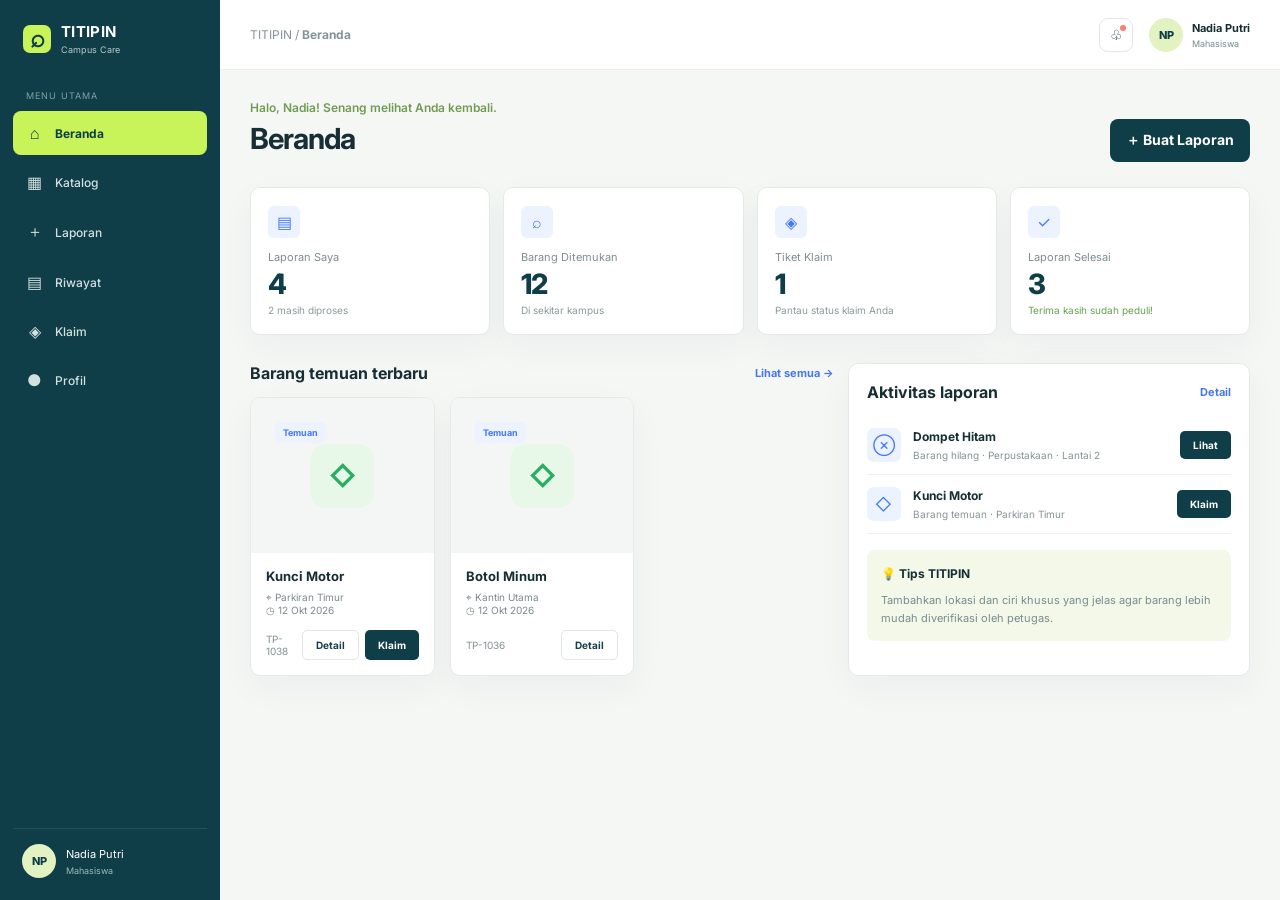
==== index.html @ 2d285010 "Merge branch 'main' of https://github.com/firlandofarel27-sudo/Project-Base-Learning" ====
<!DOCTYPE html>
<html lang="id">
<head>
    <meta charset="UTF-8">
    <meta name="viewport" content="width=device-width, initial-scale=1.0">
    <title>TITIPIN — User</title>
    <link rel="stylesheet" href="assets/css/style.css">
</head>

<body data-role="user">

    <!-- Tempat JavaScript menampilkan halaman -->
    <div id="app"></div>

    <!-- File JavaScript harus dimuat sesuai urutan -->
    <script src="assets/js/shared/core.js"></script>
    <script src="assets/js/user/dashboard.js"></script>
    <script src="assets/js/admin/dashboard.js"></script>
    <script src="assets/js/shared/reportpages.js"></script>
    <script src="assets/js/shared/analyticsprofileadmin.js"></script>
    <script src="assets/js/shared/router.js"></script>
    <script src="assets/js/shared/interactions.js"></script>

</body>
</html>
---- assets/css/style.css ----
@import url('https://fonts.googleapis.com/css2?family=Inter:wght@400;500;600;700;800&display=swap');

:root {
  --navy: #103e48;
  --navy2: #0b333d;
  --lime: #c8f45a;
  --bg: #f5f7f5;
  --ink: #183f49;
  --muted: #7a8b8e;
  --line: #e1e7e5;
  --blue: #4278ff;
  --white: #fff;
  --shadow: 0 12px 36px #0c39400b;
}

* { box-sizing: border-box; }

body {
  margin: 0;
  font-family: Inter, Arial, sans-serif;
  background: var(--bg);
  color: #172f34;
  font-size: 14px;
}

a { color: inherit; text-decoration: none; }
button, input, select, textarea { font: inherit; }
button { cursor: pointer; }

/* LOGIN */

.login-page {
  min-height: 100vh;
  background: #f6f8f6;
  display: grid;
  place-items: center;
  padding: 28px;
}

.login-wrap {
  width: min(100%, 1060px);
  min-height: 650px;
  display: grid;
  grid-template-columns: 1fr 1fr;
  background: white;
  border-radius: 18px;
  overflow: hidden;
  box-shadow: 0 24px 70px #103e4812;
}

.brand-panel {
  background: var(--navy);
  color: white;
  padding: 34px 40px;
  display: flex;
  flex-direction: column;
  position: relative;
  overflow: hidden;
}

.brand {
  display: flex;
  align-items: center;
  gap: 10px;
}

.brand-mark {
  width: 28px;
  height: 28px;
  border-radius: 7px;
  background: var(--lime);
  color: var(--navy);
  display: grid;
  place-items: center;
  font-size: 25px;
  font-weight: 800;
  line-height: 1;
}

.brand b {
  display: block;
  letter-spacing: .3px;
  font-size: 15px;
}

.brand small {
  display: block;
  color: #b8c9c9;
  font-size: 9px;
  margin-top: 3px;
}

.brand-copy {
  margin: auto 0;
  position: relative;
  z-index: 1;
}

.eyebrow {
  font-size: 10px;
  font-weight: 800;
  letter-spacing: 1.3px;
  color: #6e9a54;
}

.brand-copy .eyebrow { color: var(--lime); }

.brand-copy h1 {
  font-size: clamp(34px, 4vw, 52px);
  line-height: 1.1;
  margin: 18px 0 14px;
  letter-spacing: -1.6px;
}

.brand-copy p:not(.eyebrow) { color: #b9cdce; }

.decor-circles {
  position: absolute;
  right: -110px;
  bottom: -160px;
  width: 300px;
  height: 300px;
  border: 1px solid #ffffff1c;
  border-radius: 50%;
}

.decor-circles:before,
.decor-circles:after {
  content: "";
  position: absolute;
  border: 1px solid #ffffff1c;
  border-radius: 50%;
  inset: 25px;
}

.decor-circles:after { inset: 55px; }

.copyright { font-size: 10px; color: #a9c1c4; }

.login-panel {
  padding: 38px;
  display: flex;
  align-items: center;
  justify-content: center;
}

.login-card { width: 100%; max-width: 380px; }

.login-card h2 {
  font-size: 27px;
  letter-spacing: -.8px;
  margin: 8px 0;
}

.muted { color: var(--muted); line-height: 1.6; }

.login-card form { margin-top: 28px; }

.login-card label:not(.check) {
  display: block;
  font-size: 12px;
  font-weight: 700;
  margin: 17px 0 8px;
}

.login-card input:not([type=checkbox]) {
  width: 100%;
  border: 1px solid #dfe7e5;
  border-radius: 8px;
  padding: 13px 12px;
  outline: none;
  background: #fff;
}

.login-card input:focus,
.searchbox input:focus {
  border-color: #83b4ba;
  box-shadow: 0 0 0 3px #103e4810;
}

.password { position: relative; }
.password input { padding-right: 60px !important; }

.show-pass {
  position: absolute;
  right: 8px;
  top: 8px;
  border: 0;
  background: transparent;
  color: #52777e;
  font-size: 11px;
  padding: 7px;
}

.form-row {
  display: flex;
  align-items: center;
  justify-content: space-between;
  margin: 15px 0 20px;
  font-size: 11px;
}

.form-row a { color: #4778e8; }

.check {
  display: flex;
  align-items: center;
  gap: 6px;
  color: var(--muted);
}

.btn {
  border: 0;
  border-radius: 8px;
  padding: 12px 16px;
  font-weight: 700;
  display: inline-flex;
  align-items: center;
  justify-content: center;
  gap: 12px;
  transition: .2s;
}

.btn.primary { background: var(--navy); color: #fff; }
.btn.primary:hover { background: #1b5662; transform: translateY(-1px); }
.btn.outline { background: #fff; border: 1px solid #dfe7e5; color: var(--ink); }
.btn.outline:hover { background: #f5f8f7; }
.full { width: 100%; }

.or {
  display: flex;
  align-items: center;
  gap: 10px;
  color: #a0adad;
  font-size: 10px;
  margin: 16px 0;
}

.or:before, .or:after {
  content: "";
  height: 1px;
  background: #e7eceb;
  flex: 1;
}

.demo-login {
  margin-top: 22px;
  padding: 13px;
  background: #f6f9f7;
  border-radius: 10px;
}

.demo-login b { font-size: 11px; }

.demo-login p {
  font-size: 10px;
  color: var(--muted);
  margin: 5px 0 10px;
}

.role-picks { display: flex; gap: 7px; }

.role-picks a {
  background: white;
  border: 1px solid var(--line);
  padding: 8px 10px;
  border-radius: 7px;
  font-size: 10px;
  font-weight: 700;
  flex: 1;
  text-align: center;
}

.role-picks a:hover { background: var(--lime); border-color: var(--lime); }
.tiny { font-size: 9px; }
.center { text-align: center; }
.mobile-brand { display: none; }

/* LAYOUT DASHBOARD */

.app-shell { min-height: 100vh; display: flex; }

.sidebar {
  width: 220px;
  background: var(--navy);
  color: white;
  display: flex;
  flex-direction: column;
  padding: 22px 13px;
  flex-shrink: 0;
  min-height: 100vh;
}

.sidebar .brand { padding: 0 10px 35px; }

.side-label {
  color: #7fa1a6;
  text-transform: uppercase;
  font-size: 9px;
  letter-spacing: 1px;
  padding: 0 13px 10px;
}

.nav-links { display: grid; gap: 5px; }

.nav-link {
  display: flex;
  align-items: center;
  gap: 12px;
  padding: 12px 13px;
  border-radius: 8px;
  color: #d3e0e0;
  font-size: 12px;
  font-weight: 500;
}

.nav-link .nav-icon { font-size: 16px; width: 17px; text-align: center; }

.nav-link.active,
.nav-link:hover {
  background: var(--lime);
  color: var(--navy);
  font-weight: 700;
}

.side-bottom {
  margin-top: auto;
  padding: 15px 9px 0;
  border-top: 1px solid #ffffff18;
}

.profile-mini {
  display: flex;
  align-items: center;
  gap: 10px;
  font-size: 11px;
}

.avatar {
  width: 34px;
  height: 34px;
  border-radius: 50%;
  background: #e2f2c1;
  color: var(--navy);
  display: grid;
  place-items: center;
  font-weight: 800;
  flex-shrink: 0;
}

.profile-mini small {
  display: block;
  color: #9bb9bd;
  font-size: 9px;
  margin-top: 4px;
}

.main-area { flex: 1; min-width: 0; }

.topbar {
  height: 70px;
  background: #fff;
  border-bottom: 1px solid #edf0ee;
  display: flex;
  align-items: center;
  justify-content: space-between;
  padding: 0 30px;
  gap: 20px;
}

.breadcrumb { font-size: 12px; color: #859597; }
.top-actions { display: flex; align-items: center; gap: 16px; }

.icon-btn {
  border: 1px solid var(--line);
  background: #fff;
  width: 34px;
  height: 34px;
  border-radius: 9px;
  color: var(--ink);
  position: relative;
}

.notification-dot {
  position: absolute;
  top: 6px;
  right: 6px;
  width: 6px;
  height: 6px;
  background: #ff7c6e;
  border-radius: 50%;
}

.top-user {
  display: flex;
  align-items: center;
  gap: 9px;
  font-size: 11px;
  font-weight: 700;
}

.top-user small {
  display: block;
  font-weight: 400;
  color: var(--muted);
  font-size: 9px;
  margin-top: 3px;
}

.content { padding: 30px; max-width: 1500px; margin: 0 auto; }

.welcome {
  display: flex;
  justify-content: space-between;
  align-items: flex-end;
  gap: 15px;
  margin-bottom: 25px;
}

.welcome .greeting { color: #719b55; font-size: 12px; font-weight: 600; }

.welcome h1 {
  font-size: 29px;
  letter-spacing: -1px;
  margin: 6px 0;
}

.welcome p { color: var(--muted); margin: 0; }
.welcome-actions { display: flex; gap: 9px; flex-wrap: wrap; }

.stats {
  display: grid;
  grid-template-columns: repeat(4, minmax(0, 1fr));
  gap: 13px;
  margin-bottom: 28px;
}

.stat-card, .panel, .item-card, .form-panel {
  background: #fff;
  border: 1px solid #e4eae7;
  border-radius: 10px;
  box-shadow: var(--shadow);
}

.stat-card { padding: 18px 17px; min-width: 0; }

.stat-icon {
  width: 32px;
  height: 32px;
  background: #edf2ff;
  color: var(--blue);
  display: grid;
  place-items: center;
  border-radius: 6px;
  font-size: 16px;
  margin-bottom: 12px;
}

.stat-label { color: #7e8e90; font-size: 11px; }

.stat-number {
  font-size: 28px;
  font-weight: 800;
  letter-spacing: -1px;
  color: var(--navy);
  margin: 3px 0;
}

.stat-note { font-size: 10px; color: #8c9a9b; }
.positive { color: #65a24e; }

.section-head {
  display: flex;
  align-items: center;
  justify-content: space-between;
  gap: 12px;
  margin-bottom: 14px;
}

.section-head h2 { font-size: 16px; margin: 0; }
.section-head a { font-size: 11px; color: #4778e8; font-weight: 700; }

.dashboard-grid {
  display: grid;
  grid-template-columns: minmax(0, 1.45fr) minmax(250px, 1fr);
  gap: 14px;
}

.panel { padding: 18px; min-width: 0; }

.action-row {
  display: flex;
  align-items: center;
  gap: 12px;
  padding: 12px 0;
  border-bottom: 1px solid #edf0ef;
}

.action-row:last-child { border-bottom: 0; }

.mini-icon {
  width: 34px;
  height: 34px;
  border-radius: 7px;
  background: #edf2ff;
  color: #4278ff;
  display: grid;
  place-items: center;
  font-size: 16px;
  flex-shrink: 0;
}

.action-copy { flex: 1; min-width: 0; }

.action-copy b {
  font-size: 12px;
  display: block;
  white-space: nowrap;
  overflow: hidden;
  text-overflow: ellipsis;
}

.action-copy small {
  font-size: 10px;
  color: #859394;
  display: block;
  margin-top: 5px;
}

.btn.small { padding: 8px 13px; font-size: 10px; border-radius: 5px; }
.btn.lime { background: var(--lime); color: var(--navy); }
.btn.dark { background: var(--navy); color: white; }

.progress {
  height: 7px;
  background: #e8eeec;
  border-radius: 9px;
  overflow: hidden;
  margin: 14px 0 8px;
}

.progress span {
  display: block;
  height: 100%;
  background: var(--navy);
  border-radius: 9px;
}

.target-number {
  font-size: 31px;
  font-weight: 800;
  color: var(--navy);
  margin-top: 10px;
}

/* TABEL DAN FILTER */

.table-wrap { overflow-x: auto; }
.data-table { width: 100%; border-collapse: collapse; white-space: nowrap; }

.data-table th {
  text-align: left;
  color: #829092;
  font-size: 10px;
  font-weight: 600;
  padding: 13px 12px;
  background: #f8faf9;
}

.data-table td {
  font-size: 11px;
  padding: 14px 12px;
  border-bottom: 1px solid #edf0ef;
}

.data-table tr:last-child td { border-bottom: 0; }
.data-table tbody tr:hover { background: #fbfcfb; }

.status {
  display: inline-flex;
  padding: 5px 8px;
  border-radius: 5px;
  font-size: 9px;
  font-weight: 700;
  background: #fff3d8;
  color: #a87514;
}

.status.green { background: #e9f7e6; color: #438340; }
.status.blue { background: #edf2ff; color: #4278ff; }
.status.red { background: #ffebea; color: #c55b54; }

.toolbar {
  display: flex;
  align-items: center;
  gap: 10px;
  flex-wrap: wrap;
  margin-bottom: 17px;
}

.searchbox {
  display: flex;
  align-items: center;
  gap: 8px;
  border: 1px solid var(--line);
  border-radius: 8px;
  background: #fff;
  padding: 0 11px;
  min-width: 210px;
  flex: 1;
  max-width: 340px;
}

.searchbox input {
  border: 0;
  outline: 0;
  padding: 11px 0;
  width: 100%;
  min-width: 0;
}

.select {
  border: 1px solid var(--line);
  border-radius: 8px;
  padding: 11px;
  background: white;
  color: #536b6e;
}

/* KATALOG BARANG */

.item-grid {
  display: grid;
  grid-template-columns: repeat(3, minmax(0, 1fr));
  gap: 15px;
}

.item-card { overflow: hidden; }

.item-photo {
  height: 155px;
  background: linear-gradient(140deg, #e8f0e9, #d4e1d8);
  display: grid;
  place-items: center;
  font-size: 58px;
  position: relative;
}

.item-photo .status { position: absolute; top: 12px; left: 12px; }

.item-body { padding: 15px; }
.item-body h3 { font-size: 13px; margin: 0 0 7px; }
.item-body p { font-size: 10px; color: var(--muted); margin: 0 0 14px; }

.item-foot {
  display: flex;
  align-items: center;
  justify-content: space-between;
  gap: 8px;
}

.item-foot small { color: #829092; font-size: 10px; }
.empty { padding: 30px; text-align: center; color: var(--muted); }

/* FORMULIR */

.form-grid {
  display: grid;
  grid-template-columns: 1fr 1fr;
  gap: 14px;
}

.field label {
  display: block;
  font-size: 11px;
  font-weight: 700;
  margin-bottom: 8px;
}

.field input, .field select, .field textarea {
  width: 100%;
  border: 1px solid var(--line);
  border-radius: 7px;
  padding: 12px;
  outline: none;
  background: white;
}

.field textarea { min-height: 95px; resize: vertical; }
.field.full-width { grid-column: 1 / -1; }

.upload {
  border: 1px dashed #b7c9c8;
  background: #f9fbfa;
  padding: 22px;
  text-align: center;
  border-radius: 8px;
  color: #71878a;
}

.upload input { max-width: 100%; margin-top: 10px; }

.timeline {
  display: grid;
  grid-template-columns: repeat(3, 1fr);
  gap: 10px;
  margin: 18px 0;
}

.timeline-step {
  padding: 12px;
  border: 1px solid var(--line);
  border-radius: 8px;
  font-size: 10px;
  color: #8a999a;
}

.timeline-step.active {
  background: #eaf7d5;
  border-color: #cceaa1;
  color: var(--navy);
  font-weight: 700;
}

/* GRAFIK */

.chart-bars { display: grid; gap: 14px; margin-top: 20px; }

.bar-row {
  display: grid;
  grid-template-columns: 105px 1fr 35px;
  align-items: center;
  gap: 10px;
  font-size: 10px;
  color: #657a7d;
}

.bar-track {
  height: 9px;
  border-radius: 8px;
  background: #edf1ef;
  overflow: hidden;
}

.bar-track span {
  display: block;
  height: 100%;
  border-radius: 8px;
  background: #5c91f6;
}

/* NAVIGASI MOBILE DAN NOTIFIKASI */

.mobile-menu { display: none; }

.toast {
  position: fixed;
  right: 22px;
  bottom: 22px;
  background: var(--navy);
  color: white;
  padding: 14px 18px;
  border-radius: 9px;
  box-shadow: 0 8px 30px #0002;
  z-index: 20;
  font-size: 12px;
  animation: rise .2s ease;
}

@keyframes rise {
  from { transform: translateY(10px); opacity: 0; }
  to { transform: translateY(0); opacity: 1; }
}

.modal-backdrop {
  position: fixed;
  inset: 0;
  background: #0b292e88;
  display: grid;
  place-items: center;
  padding: 18px;
  z-index: 30;
}

.modal {
  background: white;
  border-radius: 14px;
  padding: 24px;
  width: min(100%, 500px);
  box-shadow: 0 20px 80px #0003;
}

.modal h2 { margin-top: 0; }

.modal-actions {
  display: flex;
  justify-content: flex-end;
  gap: 8px;
  margin-top: 18px;
}

.mobile-nav { display: none; }

/* TABLET */

@media (max-width: 1050px) {
  .sidebar { width: 190px; }
  .content { padding: 24px; }
  .stats { grid-template-columns: repeat(2, minmax(0, 1fr)); }
  .item-grid { grid-template-columns: repeat(2, minmax(0, 1fr)); }
  .dashboard-grid { grid-template-columns: 1fr; }
  .topbar { padding: 0 22px; }
}

/* MOBILE */

@media (max-width: 700px) {
  .login-page { padding: 0; background: white; }

  .login-wrap {
    display: block;
    min-height: 100vh;
    border-radius: 0;
    box-shadow: none;
  }

  .brand-panel { display: none; }

  .login-panel {
    padding: 26px 22px;
    min-height: 100vh;
    align-items: flex-start;
  }

  .login-card { margin: auto; }
  .mobile-brand { display: flex; margin-bottom: 36px; }
  .login-card h2 { font-size: 25px; }
  .demo-login { margin-top: 28px; }

  .sidebar { display: none; }

  .app-shell { display: block; padding-bottom: 65px; }

  .topbar { height: 60px; padding: 0 16px; }
  .mobile-menu { display: inline-flex; }

  .top-actions { gap: 8px; }
  .top-user > div:not(.avatar) { display: none; }

  .content { padding: 22px 15px; }

  .welcome {
    align-items: flex-start;
    flex-direction: column;
    margin-bottom: 20px;
  }

  .welcome h1 { font-size: 25px; }
  .welcome-actions { width: 100%; }
  .welcome-actions .btn { flex: 1; }

  .stats { gap: 9px; }
  .stat-card { padding: 14px 12px; }
  .stat-number { font-size: 25px; }

  .dashboard-grid { grid-template-columns: 1fr; }
  .panel { padding: 14px; }

  .item-grid { grid-template-columns: 1fr 1fr; gap: 9px; }
  .item-photo { height: 110px; font-size: 43px; }
  .item-body { padding: 11px; }
  .item-body h3 { font-size: 11px; }

  .item-foot {
    align-items: flex-start;
    flex-direction: column;
  }

  .item-foot .btn { width: 100%; }

  .form-grid { grid-template-columns: 1fr; }
  .field.full-width { grid-column: auto; }

  .timeline { gap: 5px; }
  .timeline-step { padding: 9px 6px; font-size: 9px; }

  .mobile-nav {
    position: fixed;
    z-index: 10;
    bottom: 0;
    left: 0;
    right: 0;
    background: white;
    border-top: 1px solid var(--line);
    display: flex;
    justify-content: space-around;
    padding: 8px 4px calc(8px + env(safe-area-inset-bottom));
    box-shadow: 0 -5px 18px #0b333d08;
  }

  .mobile-nav a {
    display: flex;
    flex-direction: column;
    align-items: center;
    gap: 4px;
    color: #7d9092;
    font-size: 9px;
    padding: 3px 8px;
  }

  .mobile-nav a.active { color: var(--navy); font-weight: 800; }
  .mobile-nav span { font-size: 17px; }

  .searchbox { max-width: none; min-width: 0; flex-basis: 100%; }
  .toolbar .select { flex: 1; min-width: 0; }

  .data-table th, .data-table td { padding: 12px 10px; }
  .topbar .breadcrumb { font-size: 10px; }
  .section-head h2 { font-size: 14px; }
}

@media (max-width: 390px) {
  .stats { grid-template-columns: 1fr 1fr; }
  .item-grid { grid-template-columns: 1fr; }
  .item-photo { height: 145px; }
  .role-picks a { padding: 8px 5px; }
  .top-actions .icon-btn { width: 30px; height: 30px; }
}


/* ============================================================
   UX IMPROVEMENTS - TAMBAHAN
   ============================================================ */

/* --- ITEM CARD BARU (Menggantikan emoji besar) --- */

.item-photo {
  height: 155px;
  background: #f4f6f5;
  display: flex;
  align-items: center;
  justify-content: center;
  position: relative;
  overflow: hidden;
}

.item-photo-icon {
  width: 64px;
  height: 64px;
  border-radius: 16px;
  display: flex;
  align-items: center;
  justify-content: center;
  font-size: 26px;
  font-weight: 800;
  letter-spacing: -1px;
}

.item-photo-icon.lost {
  background: #ffeceb;
  color: #c0392b;
}

.item-photo-icon.found {
  background: #e8f8e8;
  color: #27ae60;
}

.item-photo-icon.facility {
  background: #fff3e0;
  color: #e67e22;
}

.item-type-badge {
  position: absolute;
  top: 12px;
  left: 12px;
}

.item-status-badge {
  position: absolute;
  top: 12px;
  right: 12px;
}

/* --- TAB SWITCHER (Katalog) --- */

.tab-bar {
  display: flex;
  gap: 6px;
  margin-bottom: 18px;
  background: #f0f4f2;
  border-radius: 10px;
  padding: 5px;
}

.tab-btn {
  flex: 1;
  border: none;
  background: transparent;
  padding: 10px 14px;
  border-radius: 7px;
  font-size: 12px;
  font-weight: 600;
  color: #6b8589;
  cursor: pointer;
  transition: all .18s;
}

.tab-btn.active {
  background: white;
  color: var(--navy);
  box-shadow: 0 2px 8px #0b333d12;
}

.tab-btn:hover:not(.active) {
  color: var(--navy);
  background: #e8eeec;
}

/* --- ACTIONABLE EMPTY STATE --- */

.empty-state {
  padding: 48px 24px;
  text-align: center;
  color: var(--muted);
}

.empty-state-icon {
  width: 56px;
  height: 56px;
  border-radius: 16px;
  background: #f0f4f2;
  display: flex;
  align-items: center;
  justify-content: center;
  font-size: 22px;
  margin: 0 auto 16px;
}

.empty-state h3 {
  font-size: 15px;
  color: var(--ink);
  margin: 0 0 8px;
}

.empty-state p {
  font-size: 12px;
  margin: 0 0 20px;
  color: var(--muted);
}

/* --- SUCCESS MODAL (Konfirmasi Laporan Berhasil) --- */

.success-modal {
  text-align: center;
  padding: 8px 0;
}

.success-icon {
  width: 60px;
  height: 60px;
  border-radius: 50%;
  background: #e9f7e6;
  color: #438340;
  display: flex;
  align-items: center;
  justify-content: center;
  font-size: 24px;
  font-weight: 800;
  margin: 0 auto 16px;
}

.ticket-code-box {
  background: #f6faf4;
  border: 1px dashed #b5d9a8;
  border-radius: 10px;
  padding: 14px 20px;
  margin: 16px 0;
}

.ticket-code-box .ticket-id {
  font-size: 22px;
  font-weight: 800;
  letter-spacing: 3px;
  color: var(--navy);
}

.ticket-code-box small {
  display: block;
  font-size: 10px;
  color: var(--muted);
  margin-top: 4px;
}

.next-steps {
  text-align: left;
  margin-top: 16px;
  border-top: 1px solid var(--line);
  padding-top: 14px;
}

.next-steps p {
  font-size: 11px;
  font-weight: 700;
  margin: 0 0 10px;
  color: var(--ink);
}

.next-step-item {
  display: flex;
  align-items: flex-start;
  gap: 10px;
  margin-bottom: 8px;
  font-size: 11px;
  color: var(--muted);
}

.next-step-num {
  width: 20px;
  height: 20px;
  border-radius: 50%;
  background: #edf2ff;
  color: #4278ff;
  display: flex;
  align-items: center;
  justify-content: center;
  font-size: 9px;
  font-weight: 800;
  flex-shrink: 0;
  margin-top: 1px;
}

/* --- IMAGE PREVIEW (Upload Foto) --- */

.upload {
  border: 1px dashed #b7c9c8;
  background: #f9fbfa;
  padding: 22px;
  text-align: center;
  border-radius: 8px;
  color: #71878a;
  cursor: pointer;
  transition: border-color .2s, background .2s;
}

.upload:hover {
  border-color: var(--navy);
  background: #f3f8f6;
}

.upload input[type="file"] {
  display: none;
}

.upload-trigger {
  display: flex;
  flex-direction: column;
  align-items: center;
  gap: 8px;
  cursor: pointer;
}

.upload-trigger .upload-icon {
  width: 40px;
  height: 40px;
  border-radius: 10px;
  background: #e8f0f0;
  color: #4a7c82;
  display: flex;
  align-items: center;
  justify-content: center;
  font-size: 18px;
}

.photo-preview-wrap {
  position: relative;
  display: inline-block;
}

.photo-preview {
  max-width: 100%;
  max-height: 200px;
  border-radius: 8px;
  object-fit: cover;
  border: 2px solid #d4e8d4;
  display: block;
  margin: 0 auto;
}

.photo-preview-remove {
  position: absolute;
  top: -8px;
  right: -8px;
  width: 24px;
  height: 24px;
  background: #c0392b;
  color: white;
  border: none;
  border-radius: 50%;
  font-size: 12px;
  font-weight: 800;
  display: flex;
  align-items: center;
  justify-content: center;
  cursor: pointer;
  line-height: 1;
}

/* --- KLAIM FORM (di dalam modal) --- */

.claim-form .field {
  margin-bottom: 14px;
}

.claim-form textarea {
  width: 100%;
  border: 1px solid var(--line);
  border-radius: 7px;
  padding: 12px;
  min-height: 80px;
  resize: vertical;
  font: inherit;
  outline: none;
}

.claim-result-box {
  background: #f6faf4;
  border: 1px solid #cdeac9;
  border-radius: 10px;
  padding: 18px;
  text-align: center;
  margin-top: 4px;
}

.claim-code-display {
  font-size: 28px;
  font-weight: 800;
  letter-spacing: 5px;
  color: var(--navy);
  margin: 12px 0 6px;
}

/* --- SIDEBAR OVERLAY MOBILE --- */

.sidebar-overlay {
  display: none;
  position: fixed;
  inset: 0;
  background: #0b333d66;
  z-index: 40;
}

.sidebar-overlay.open { display: block; }

@media (max-width: 700px) {
  .sidebar {
    display: flex !important;
    position: fixed;
    left: -240px;
    top: 0;
    bottom: 0;
    z-index: 50;
    width: 240px;
    transition: left .25s ease;
    overflow-y: auto;
  }

  .sidebar.open {
    left: 0;
    box-shadow: 4px 0 30px #0b333d33;
  }

  /* Hamburger hanya visible di mobile, tidak tabrakan */
  .mobile-menu {
    display: inline-flex !important;
  }

  /* Bottom nav tetap ada, tapi sidebar juga bisa dibuka lewat hamburger */
  .mobile-nav {
    position: fixed;
    z-index: 10;
    bottom: 0;
    left: 0;
    right: 0;
    background: white;
    border-top: 1px solid var(--line);
    display: flex;
    justify-content: space-around;
    padding: 8px 4px calc(8px + env(safe-area-inset-bottom));
    box-shadow: 0 -5px 18px #0b333d08;
  }

  /* Sembunyikan sidebar hamburger dari topbar saat bottom nav sudah cukup */
  .mobile-menu {
    display: none !important;
  }

  .item-photo { height: 120px; }
  .item-photo-icon { width: 50px; height: 50px; font-size: 20px; }
}

@media (max-width: 390px) {
  .tab-btn { font-size: 10px; padding: 9px 8px; }
}
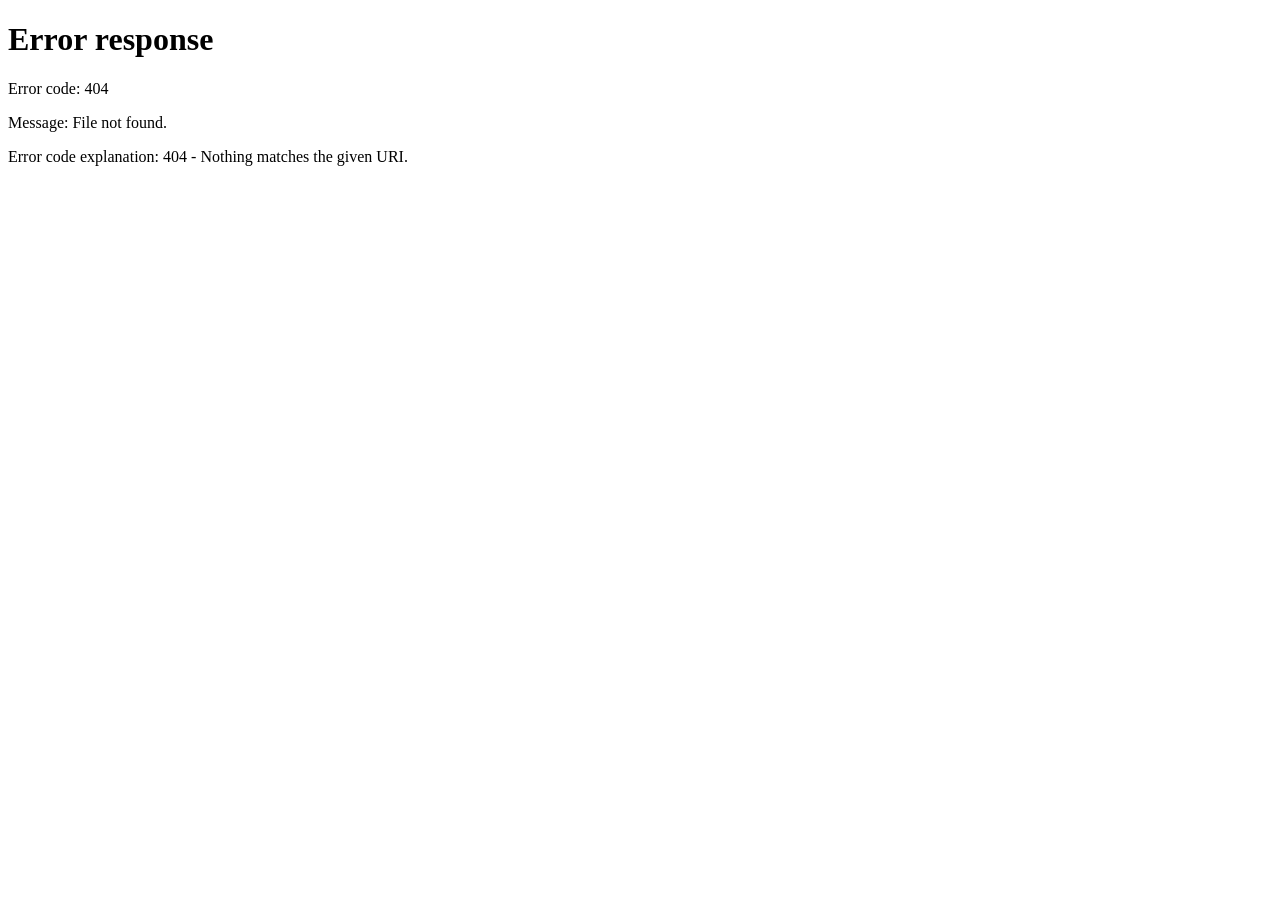
==== commit be4f97f6: "index" ====
--- a/index.html
+++ b/index.html
@@ -4,23 +4,17 @@
 <head>
     <meta charset="UTF-8">
     <meta name="viewport" content="width=device-width, initial-scale=1.0">
-    <title>TITIPIN — User</title>
-    <link rel="stylesheet" href="assets/css/style.css">
+
+    <title>TITIPIN</title>
+
+    <meta http-equiv="refresh" content="0;url=login.html">
 </head>
 
-<body data-role="user">
+<body>
 
-    <!-- Tempat JavaScript menampilkan halaman -->
-    <div id="app"></div>
-
-    <!-- File JavaScript harus dimuat sesuai urutan -->
-    <script src="assets/js/shared/core.js"></script>
-    <script src="assets/js/user/dashboard.js"></script>
-    <script src="assets/js/admin/dashboard.js"></script>
-    <script src="assets/js/shared/reportpages.js"></script>
-    <script src="assets/js/shared/analyticsprofileadmin.js"></script>
-    <script src="assets/js/shared/router.js"></script>
-    <script src="assets/js/shared/interactions.js"></script>
+    <script>
+        window.location.replace("login.html");
+    </script>
 
 </body>
 </html>
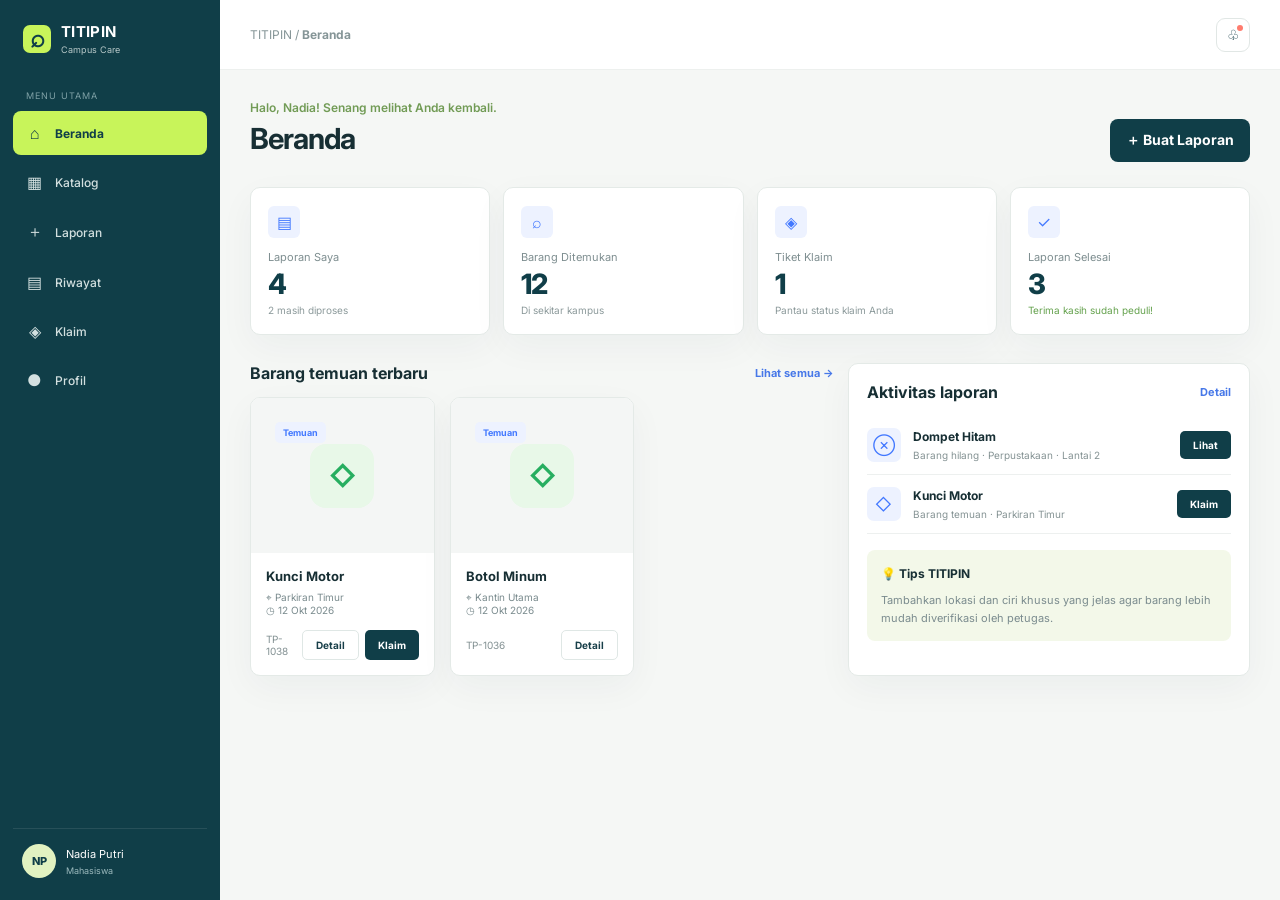
==== commit 927e92ce: "update commit" ====
--- a/index.html
+++ b/index.html
@@ -4,17 +4,23 @@
 <head>
     <meta charset="UTF-8">
     <meta name="viewport" content="width=device-width, initial-scale=1.0">
-
-    <title>TITIPIN</title>
-
-    <meta http-equiv="refresh" content="0;url=login.html">
+    <title>TITIPIN — User</title>
+    <link rel="stylesheet" href="assets/css/style.css">
 </head>
 
-<body>
+<body data-role="user">
 
-    <script>
-        window.location.replace("login.html");
-    </script>
+    <!-- Tempat JavaScript menampilkan halaman -->
+    <div id="app"></div>
+
+    <!-- File JavaScript harus dimuat sesuai urutan -->
+    <script src="assets/js/shared/core.js"></script>
+    <script src="assets/js/user/dashboard.js"></script>
+    <script src="assets/js/admin/dashboard.js"></script>
+    <script src="assets/js/shared/reportpages.js"></script>
+    <script src="assets/js/shared/analyticsprofileadmin.js"></script>
+    <script src="assets/js/shared/router.js"></script>
+    <script src="assets/js/shared/interactions.js"></script>
 
 </body>
 </html>
--- a/assets/css/style.css
+++ b/assets/css/style.css
@@ -0,0 +1,1311 @@
+
+@import url('https://fonts.googleapis.com/css2?family=Inter:wght@400;500;600;700;800&display=swap');
+
+:root {
+  --navy: #103e48;
+  --navy2: #0b333d;
+  --lime: #c8f45a;
+  --bg: #f5f7f5;
+  --ink: #183f49;
+  --muted: #7a8b8e;
+  --line: #e1e7e5;
+  --blue: #4278ff;
+  --white: #fff;
+  --shadow: 0 12px 36px #0c39400b;
+}
+
+* { box-sizing: border-box; }
+
+body {
+  margin: 0;
+  font-family: Inter, Arial, sans-serif;
+  background: var(--bg);
+  color: #172f34;
+  font-size: 14px;
+}
+
+a { color: inherit; text-decoration: none; }
+button, input, select, textarea { font: inherit; }
+button { cursor: pointer; }
+
+/* LOGIN */
+
+.login-page {
+  min-height: 100vh;
+  background: #f6f8f6;
+  display: grid;
+  place-items: center;
+  padding: 28px;
+}
+
+.login-wrap {
+  width: min(100%, 1060px);
+  min-height: 650px;
+  display: grid;
+  grid-template-columns: 1fr 1fr;
+  background: white;
+  border-radius: 18px;
+  overflow: hidden;
+  box-shadow: 0 24px 70px #103e4812;
+}
+
+.brand-panel {
+  background: var(--navy);
+  color: white;
+  padding: 34px 40px;
+  display: flex;
+  flex-direction: column;
+  position: relative;
+  overflow: hidden;
+}
+
+.brand {
+  display: flex;
+  align-items: center;
+  gap: 10px;
+}
+
+.brand-mark {
+  width: 28px;
+  height: 28px;
+  border-radius: 7px;
+  background: var(--lime);
+  color: var(--navy);
+  display: grid;
+  place-items: center;
+  font-size: 25px;
+  font-weight: 800;
+  line-height: 1;
+}
+
+.brand b {
+  display: block;
+  letter-spacing: .3px;
+  font-size: 15px;
+}
+
+.brand small {
+  display: block;
+  color: #b8c9c9;
+  font-size: 9px;
+  margin-top: 3px;
+}
+
+.brand-copy {
+  margin: auto 0;
+  position: relative;
+  z-index: 1;
+}
+
+.eyebrow {
+  font-size: 10px;
+  font-weight: 800;
+  letter-spacing: 1.3px;
+  color: #6e9a54;
+}
+
+.brand-copy .eyebrow { color: var(--lime); }
+
+.brand-copy h1 {
+  font-size: clamp(34px, 4vw, 52px);
+  line-height: 1.1;
+  margin: 18px 0 14px;
+  letter-spacing: -1.6px;
+}
+
+.brand-copy p:not(.eyebrow) { color: #b9cdce; }
+
+.decor-circles {
+  position: absolute;
+  right: -110px;
+  bottom: -160px;
+  width: 300px;
+  height: 300px;
+  border: 1px solid #ffffff1c;
+  border-radius: 50%;
+}
+
+.decor-circles:before,
+.decor-circles:after {
+  content: "";
+  position: absolute;
+  border: 1px solid #ffffff1c;
+  border-radius: 50%;
+  inset: 25px;
+}
+
+.decor-circles:after { inset: 55px; }
+
+.copyright { font-size: 10px; color: #a9c1c4; }
+
+.login-panel {
+  padding: 38px;
+  display: flex;
+  align-items: center;
+  justify-content: center;
+}
+
+.login-card { width: 100%; max-width: 380px; }
+
+.login-card h2 {
+  font-size: 27px;
+  letter-spacing: -.8px;
+  margin: 8px 0;
+}
+
+.muted { color: var(--muted); line-height: 1.6; }
+
+.login-card form { margin-top: 28px; }
+
+.login-card label:not(.check) {
+  display: block;
+  font-size: 12px;
+  font-weight: 700;
+  margin: 17px 0 8px;
+}
+
+.login-card input:not([type=checkbox]) {
+  width: 100%;
+  border: 1px solid #dfe7e5;
+  border-radius: 8px;
+  padding: 13px 12px;
+  outline: none;
+  background: #fff;
+}
+
+.login-card input:focus,
+.searchbox input:focus {
+  border-color: #83b4ba;
+  box-shadow: 0 0 0 3px #103e4810;
+}
+
+.password { position: relative; }
+.password input { padding-right: 60px !important; }
+
+.show-pass {
+  position: absolute;
+  right: 8px;
+  top: 8px;
+  border: 0;
+  background: transparent;
+  color: #52777e;
+  font-size: 11px;
+  padding: 7px;
+}
+
+.form-row {
+  display: flex;
+  align-items: center;
+  justify-content: space-between;
+  margin: 15px 0 20px;
+  font-size: 11px;
+}
+
+.form-row a { color: #4778e8; }
+
+.check {
+  display: flex;
+  align-items: center; 
+  gap: 8px; 
+}
+
+.check input[type="checkbox"] {
+  flex-shrink: 0; 
+  width: auto;
+}
+
+
+.btn {
+  border: 0;
+  border-radius: 8px;
+  padding: 12px 16px;
+  font-weight: 700;
+  display: inline-flex;
+  align-items: center;
+  justify-content: center;
+  gap: 12px;
+  transition: .2s;
+}
+
+.btn.primary { background: var(--navy); color: #fff; }
+.btn.primary:hover { background: #1b5662; transform: translateY(-1px); }
+.btn.outline { background: #fff; border: 1px solid #dfe7e5; color: var(--ink); }
+.btn.outline:hover { background: #f5f8f7; }
+.full { width: 100%; }
+
+.or {
+  display: flex;
+  align-items: center;
+  gap: 10px;
+  color: #a0adad;
+  font-size: 10px;
+  margin: 16px 0;
+}
+
+.or:before, .or:after {
+  content: "";
+  height: 1px;
+  background: #e7eceb;
+  flex: 1;
+}
+
+.demo-login {
+  margin-top: 22px;
+  padding: 13px;
+  background: #f6f9f7;
+  border-radius: 10px;
+}
+
+.demo-login b { font-size: 11px; }
+
+.demo-login p {
+  font-size: 10px;
+  color: var(--muted);
+  margin: 5px 0 10px;
+}
+
+.role-picks { display: flex; gap: 7px; }
+
+.role-picks a {
+  background: white;
+  border: 1px solid var(--line);
+  padding: 8px 10px;
+  border-radius: 7px;
+  font-size: 10px;
+  font-weight: 700;
+  flex: 1;
+  text-align: center;
+}
+
+.role-picks a:hover { background: var(--lime); border-color: var(--lime); }
+.tiny { font-size: 9px; }
+.center { text-align: center; }
+.mobile-brand { display: none; }
+
+/* LAYOUT DASHBOARD */
+
+.app-shell { min-height: 100vh; display: flex; }
+
+.sidebar {
+  width: 220px;
+  background: var(--navy);
+  color: white;
+  display: flex;
+  flex-direction: column;
+  padding: 22px 13px;
+  flex-shrink: 0;
+  min-height: 100vh;
+}
+
+.sidebar .brand { padding: 0 10px 35px; }
+
+.side-label {
+  color: #7fa1a6;
+  text-transform: uppercase;
+  font-size: 9px;
+  letter-spacing: 1px;
+  padding: 0 13px 10px;
+}
+
+.nav-links { display: grid; gap: 5px; }
+
+.nav-link {
+  display: flex;
+  align-items: center;
+  gap: 12px;
+  padding: 12px 13px;
+  border-radius: 8px;
+  color: #d3e0e0;
+  font-size: 12px;
+  font-weight: 500;
+}
+
+.nav-link .nav-icon { font-size: 16px; width: 17px; text-align: center; }
+
+.nav-link.active,
+.nav-link:hover {
+  background: var(--lime);
+  color: var(--navy);
+  font-weight: 700;
+}
+
+.side-bottom {
+  margin-top: auto;
+  padding: 15px 9px 0;
+  border-top: 1px solid #ffffff18;
+}
+
+.profile-mini {
+  display: flex;
+  align-items: center;
+  gap: 10px;
+  font-size: 11px;
+}
+
+.avatar {
+  width: 34px;
+  height: 34px;
+  border-radius: 50%;
+  background: #e2f2c1;
+  color: var(--navy);
+  display: grid;
+  place-items: center;
+  font-weight: 800;
+  flex-shrink: 0;
+}
+
+.profile-mini small {
+  display: block;
+  color: #9bb9bd;
+  font-size: 9px;
+  margin-top: 4px;
+}
+
+.main-area { flex: 1; min-width: 0; }
+
+.topbar {
+  height: 70px;
+  background: #fff;
+  border-bottom: 1px solid #edf0ee;
+  display: flex;
+  align-items: center;
+  justify-content: space-between;
+  padding: 0 30px;
+  gap: 20px;
+}
+
+.breadcrumb { font-size: 12px; color: #859597; }
+.top-actions { display: flex; align-items: center; gap: 16px; }
+
+.icon-btn {
+  border: 1px solid var(--line);
+  background: #fff;
+  width: 34px;
+  height: 34px;
+  border-radius: 9px;
+  color: var(--ink);
+  position: relative;
+}
+
+.notification-dot {
+  position: absolute;
+  top: 6px;
+  right: 6px;
+  width: 6px;
+  height: 6px;
+  background: #ff7c6e;
+  border-radius: 50%;
+}
+
+.top-user {
+  display: flex;
+  align-items: center;
+  gap: 9px;
+  font-size: 11px;
+  font-weight: 700;
+}
+
+.top-user small {
+  display: block;
+  font-weight: 400;
+  color: var(--muted);
+  font-size: 9px;
+  margin-top: 3px;
+}
+
+.content { padding: 30px; max-width: 1500px; margin: 0 auto; }
+
+.welcome {
+  display: flex;
+  justify-content: space-between;
+  align-items: flex-end;
+  gap: 15px;
+  margin-bottom: 25px;
+}
+
+.welcome .greeting { color: #719b55; font-size: 12px; font-weight: 600; }
+
+.welcome h1 {
+  font-size: 29px;
+  letter-spacing: -1px;
+  margin: 6px 0;
+}
+
+.welcome p { color: var(--muted); margin: 0; }
+.welcome-actions { display: flex; gap: 9px; flex-wrap: wrap; }
+
+.stats {
+  display: grid;
+  grid-template-columns: repeat(4, minmax(0, 1fr));
+  gap: 13px;
+  margin-bottom: 28px;
+}
+
+.stat-card, .panel, .item-card, .form-panel {
+  background: #fff;
+  border: 1px solid #e4eae7;
+  border-radius: 10px;
+  box-shadow: var(--shadow);
+}
+
+.stat-card { padding: 18px 17px; min-width: 0; }
+
+.stat-icon {
+  width: 32px;
+  height: 32px;
+  background: #edf2ff;
+  color: var(--blue);
+  display: grid;
+  place-items: center;
+  border-radius: 6px;
+  font-size: 16px;
+  margin-bottom: 12px;
+}
+
+.stat-label { color: #7e8e90; font-size: 11px; }
+
+.stat-number {
+  font-size: 28px;
+  font-weight: 800;
+  letter-spacing: -1px;
+  color: var(--navy);
+  margin: 3px 0;
+}
+
+.stat-note { font-size: 10px; color: #8c9a9b; }
+.positive { color: #65a24e; }
+
+.section-head {
+  display: flex;
+  align-items: center;
+  justify-content: space-between;
+  gap: 12px;
+  margin-bottom: 14px;
+}
+
+.section-head h2 { font-size: 16px; margin: 0; }
+.section-head a { font-size: 11px; color: #4778e8; font-weight: 700; }
+
+.dashboard-grid {
+  display: grid;
+  grid-template-columns: minmax(0, 1.45fr) minmax(250px, 1fr);
+  gap: 14px;
+}
+
+.panel { padding: 18px; min-width: 0; }
+
+.action-row {
+  display: flex;
+  align-items: center;
+  gap: 12px;
+  padding: 12px 0;
+  border-bottom: 1px solid #edf0ef;
+}
+
+.action-row:last-child { border-bottom: 0; }
+
+.mini-icon {
+  width: 34px;
+  height: 34px;
+  border-radius: 7px;
+  background: #edf2ff;
+  color: #4278ff;
+  display: grid;
+  place-items: center;
+  font-size: 16px;
+  flex-shrink: 0;
+}
+
+.action-copy { flex: 1; min-width: 0; }
+
+.action-copy b {
+  font-size: 12px;
+  display: block;
+  white-space: nowrap;
+  overflow: hidden;
+  text-overflow: ellipsis;
+}
+
+.action-copy small {
+  font-size: 10px;
+  color: #859394;
+  display: block;
+  margin-top: 5px;
+}
+
+.btn.small { padding: 8px 13px; font-size: 10px; border-radius: 5px; }
+.btn.lime { background: var(--lime); color: var(--navy); }
+.btn.dark { background: var(--navy); color: white; }
+
+.progress {
+  height: 7px;
+  background: #e8eeec;
+  border-radius: 9px;
+  overflow: hidden;
+  margin: 14px 0 8px;
+}
+
+.progress span {
+  display: block;
+  height: 100%;
+  background: var(--navy);
+  border-radius: 9px;
+}
+
+.target-number {
+  font-size: 31px;
+  font-weight: 800;
+  color: var(--navy);
+  margin-top: 10px;
+}
+
+/* TABEL DAN FILTER */
+
+.table-wrap { overflow-x: auto; }
+.data-table { width: 100%; border-collapse: collapse; white-space: nowrap; }
+
+.data-table th {
+  text-align: left;
+  color: #829092;
+  font-size: 10px;
+  font-weight: 600;
+  padding: 13px 12px;
+  background: #f8faf9;
+}
+
+.data-table td {
+  font-size: 11px;
+  padding: 14px 12px;
+  border-bottom: 1px solid #edf0ef;
+}
+
+.data-table tr:last-child td { border-bottom: 0; }
+.data-table tbody tr:hover { background: #fbfcfb; }
+
+.status {
+  display: inline-flex;
+  padding: 5px 8px;
+  border-radius: 5px;
+  font-size: 9px;
+  font-weight: 700;
+  background: #fff3d8;
+  color: #a87514;
+}
+
+.status.green { background: #e9f7e6; color: #438340; }
+.status.blue { background: #edf2ff; color: #4278ff; }
+.status.red { background: #ffebea; color: #c55b54; }
+
+.toolbar {
+  display: flex;
+  align-items: center;
+  gap: 10px;
+  flex-wrap: wrap;
+  margin-bottom: 17px;
+}
+
+.searchbox {
+  display: flex;
+  align-items: center;
+  gap: 8px;
+  border: 1px solid var(--line);
+  border-radius: 8px;
+  background: #fff;
+  padding: 0 11px;
+  min-width: 210px;
+  flex: 1;
+  max-width: 340px;
+}
+
+.searchbox input {
+  border: 0;
+  outline: 0;
+  padding: 11px 0;
+  width: 100%;
+  min-width: 0;
+}
+
+.select {
+  border: 1px solid var(--line);
+  border-radius: 8px;
+  padding: 11px;
+  background: white;
+  color: #536b6e;
+}
+
+/* KATALOG BARANG */
+
+.item-grid {
+  display: grid;
+  grid-template-columns: repeat(3, minmax(0, 1fr));
+  gap: 15px;
+}
+
+.item-card { overflow: hidden; }
+
+.item-photo {
+  height: 155px;
+  background: linear-gradient(140deg, #e8f0e9, #d4e1d8);
+  display: grid;
+  place-items: center;
+  font-size: 58px;
+  position: relative;
+}
+
+.item-photo .status { position: absolute; top: 12px; left: 12px; }
+
+.item-body { padding: 15px; }
+.item-body h3 { font-size: 13px; margin: 0 0 7px; }
+.item-body p { font-size: 10px; color: var(--muted); margin: 0 0 14px; }
+
+.item-foot {
+  display: flex;
+  align-items: center;
+  justify-content: space-between;
+  gap: 8px;
+}
+
+.item-foot small { color: #829092; font-size: 10px; }
+.empty { padding: 30px; text-align: center; color: var(--muted); }
+
+/* FORMULIR */
+
+.form-grid {
+  display: grid;
+  grid-template-columns: 1fr 1fr;
+  gap: 14px;
+}
+
+.field label {
+  /* display: block; */
+  font-size: 11px;
+  font-weight: 700;
+  margin-bottom: 8px;
+}
+
+.field input, .field select, .field textarea {
+  width: 100%;
+  border: 1px solid var(--line);
+  border-radius: 7px;
+  padding: 12px;
+  outline: none;
+  background: white;
+}
+
+.field textarea { min-height: 95px; resize: vertical; }
+.field.full-width { grid-column: 1 / -1; }
+
+.upload {
+  border: 1px dashed #b7c9c8;
+  background: #f9fbfa;
+  padding: 22px;
+  text-align: center;
+  border-radius: 8px;
+  color: #71878a;
+}
+
+.upload input { max-width: 100%; margin-top: 10px; }
+
+.timeline {
+  display: grid;
+  grid-template-columns: repeat(3, 1fr);
+  gap: 10px;
+  margin: 18px 0;
+}
+
+.timeline-step {
+  padding: 12px;
+  border: 1px solid var(--line);
+  border-radius: 8px;
+  font-size: 10px;
+  color: #8a999a;
+}
+
+.timeline-step.active {
+  background: #eaf7d5;
+  border-color: #cceaa1;
+  color: var(--navy);
+  font-weight: 700;
+}
+
+/* GRAFIK */
+
+.chart-bars { display: grid; gap: 14px; margin-top: 20px; }
+
+.bar-row {
+  display: grid;
+  grid-template-columns: 105px 1fr 35px;
+  align-items: center;
+  gap: 10px;
+  font-size: 10px;
+  color: #657a7d;
+}
+
+.bar-track {
+  height: 9px;
+  border-radius: 8px;
+  background: #edf1ef;
+  overflow: hidden;
+}
+
+.bar-track span {
+  display: block;
+  height: 100%;
+  border-radius: 8px;
+  background: #5c91f6;
+}
+
+/* NAVIGASI MOBILE DAN NOTIFIKASI */
+
+.mobile-menu { display: none; }
+
+.toast {
+  position: fixed;
+  right: 22px;
+  bottom: 22px;
+  background: var(--navy);
+  color: white;
+  padding: 14px 18px;
+  border-radius: 9px;
+  box-shadow: 0 8px 30px #0002;
+  z-index: 20;
+  font-size: 12px;
+  animation: rise .2s ease;
+}
+
+@keyframes rise {
+  from { transform: translateY(10px); opacity: 0; }
+  to { transform: translateY(0); opacity: 1; }
+}
+
+.modal-backdrop {
+  position: fixed;
+  inset: 0;
+  background: #0b292e88;
+  display: grid;
+  place-items: center;
+  padding: 18px;
+  z-index: 30;
+}
+
+.modal {
+  background: white;
+  border-radius: 14px;
+  padding: 24px;
+  width: min(100%, 500px);
+  box-shadow: 0 20px 80px #0003;
+}
+
+.modal h2 { margin-top: 0; }
+
+.modal-actions {
+  display: flex;
+  justify-content: flex-end;
+  gap: 8px;
+  margin-top: 18px;
+}
+
+.mobile-nav { display: none; }
+
+/* TABLET */
+
+@media (max-width: 1050px) {
+  .sidebar { width: 190px; }
+  .content { padding: 24px; }
+  .stats { grid-template-columns: repeat(2, minmax(0, 1fr)); }
+  .item-grid { grid-template-columns: repeat(2, minmax(0, 1fr)); }
+  .dashboard-grid { grid-template-columns: 1fr; }
+  .topbar { padding: 0 22px; }
+}
+
+/* MOBILE */
+
+@media (max-width: 700px) {
+  .login-page { padding: 0; background: white; }
+
+  .login-wrap {
+    display: block;
+    min-height: 100vh;
+    border-radius: 0;
+    box-shadow: none;
+  }
+
+  .brand-panel { display: none; }
+
+  .login-panel {
+    padding: 26px 22px;
+    min-height: 100vh;
+    align-items: flex-start;
+  }
+
+  .login-card { margin: auto; }
+  .mobile-brand { display: flex; margin-bottom: 36px; }
+  .login-card h2 { font-size: 25px; }
+  .demo-login { margin-top: 28px; }
+
+  .sidebar { display: none; }
+
+  .app-shell { display: block; padding-bottom: 65px; }
+
+  .topbar { height: 60px; padding: 0 16px; }
+  .mobile-menu { display: inline-flex; }
+
+  .top-actions { gap: 8px; }
+  .top-user > div:not(.avatar) { display: none; }
+
+  .content { padding: 22px 15px; }
+
+  .welcome {
+    align-items: flex-start;
+    flex-direction: column;
+    margin-bottom: 20px;
+  }
+
+  .welcome h1 { font-size: 25px; }
+  .welcome-actions { width: 100%; }
+  .welcome-actions .btn { flex: 1; }
+
+  .stats { gap: 9px; }
+  .stat-card { padding: 14px 12px; }
+  .stat-number { font-size: 25px; }
+
+  .dashboard-grid { grid-template-columns: 1fr; }
+  .panel { padding: 14px; }
+
+  .item-grid { grid-template-columns: 1fr 1fr; gap: 9px; }
+  .item-photo { height: 110px; font-size: 43px; }
+  .item-body { padding: 11px; }
+  .item-body h3 { font-size: 11px; }
+
+  .item-foot {
+    align-items: flex-start;
+    flex-direction: column;
+  }
+
+  .item-foot .btn { width: 100%; }
+
+  .form-grid { grid-template-columns: 1fr; }
+  .field.full-width { grid-column: auto; }
+
+  .timeline { gap: 5px; }
+  .timeline-step { padding: 9px 6px; font-size: 9px; }
+
+  .mobile-nav {
+    position: fixed;
+    z-index: 10;
+    bottom: 0;
+    left: 0;
+    right: 0;
+    background: white;
+    border-top: 1px solid var(--line);
+    display: flex;
+    justify-content: space-around;
+    padding: 8px 4px calc(8px + env(safe-area-inset-bottom));
+    box-shadow: 0 -5px 18px #0b333d08;
+  }
+
+  .mobile-nav a {
+    display: flex;
+    flex-direction: column;
+    align-items: center;
+    gap: 4px;
+    color: #7d9092;
+    font-size: 9px;
+    padding: 3px 8px;
+  }
+
+  .mobile-nav a.active { color: var(--navy); font-weight: 800; }
+  .mobile-nav span { font-size: 17px; }
+
+  .searchbox { max-width: none; min-width: 0; flex-basis: 100%; }
+  .toolbar .select { flex: 1; min-width: 0; }
+
+  .data-table th, .data-table td { padding: 12px 10px; }
+  .topbar .breadcrumb { font-size: 10px; }
+  .section-head h2 { font-size: 14px; }
+}
+
+@media (max-width: 390px) {
+  .stats { grid-template-columns: 1fr 1fr; }
+  .item-grid { grid-template-columns: 1fr; }
+  .item-photo { height: 145px; }
+  .role-picks a { padding: 8px 5px; }
+  .top-actions .icon-btn { width: 30px; height: 30px; }
+}
+
+
+/* ============================================================
+   UX IMPROVEMENTS - TAMBAHAN
+   ============================================================ */
+
+/* --- ITEM CARD BARU (Menggantikan emoji besar) --- */
+
+.item-photo {
+  height: 155px;
+  background: #f4f6f5;
+  display: flex;
+  align-items: center;
+  justify-content: center;
+  position: relative;
+  overflow: hidden;
+}
+
+.item-photo-icon {
+  width: 64px;
+  height: 64px;
+  border-radius: 16px;
+  display: flex;
+  align-items: center;
+  justify-content: center;
+  font-size: 26px;
+  font-weight: 800;
+  letter-spacing: -1px;
+}
+
+.item-photo-icon.lost {
+  background: #ffeceb;
+  color: #c0392b;
+}
+
+.item-photo-icon.found {
+  background: #e8f8e8;
+  color: #27ae60;
+}
+
+.item-photo-icon.facility {
+  background: #fff3e0;
+  color: #e67e22;
+}
+
+.item-type-badge {
+  position: absolute;
+  top: 12px;
+  left: 12px;
+}
+
+.item-status-badge {
+  position: absolute;
+  top: 12px;
+  right: 12px;
+}
+
+/* --- TAB SWITCHER (Katalog) --- */
+
+.tab-bar {
+  display: flex;
+  gap: 6px;
+  margin-bottom: 18px;
+  background: #f0f4f2;
+  border-radius: 10px;
+  padding: 5px;
+}
+
+.tab-btn {
+  flex: 1;
+  border: none;
+  background: transparent;
+  padding: 10px 14px;
+  border-radius: 7px;
+  font-size: 12px;
+  font-weight: 600;
+  color: #6b8589;
+  cursor: pointer;
+  transition: all .18s;
+}
+
+.tab-btn.active {
+  background: white;
+  color: var(--navy);
+  box-shadow: 0 2px 8px #0b333d12;
+}
+
+.tab-btn:hover:not(.active) {
+  color: var(--navy);
+  background: #e8eeec;
+}
+
+/* --- ACTIONABLE EMPTY STATE --- */
+
+.empty-state {
+  padding: 48px 24px;
+  text-align: center;
+  color: var(--muted);
+}
+
+.empty-state-icon {
+  width: 56px;
+  height: 56px;
+  border-radius: 16px;
+  background: #f0f4f2;
+  display: flex;
+  align-items: center;
+  justify-content: center;
+  font-size: 22px;
+  margin: 0 auto 16px;
+}
+
+.empty-state h3 {
+  font-size: 15px;
+  color: var(--ink);
+  margin: 0 0 8px;
+}
+
+.empty-state p {
+  font-size: 12px;
+  margin: 0 0 20px;
+  color: var(--muted);
+}
+
+/* --- SUCCESS MODAL (Konfirmasi Laporan Berhasil) --- */
+
+.success-modal {
+  text-align: center;
+  padding: 8px 0;
+}
+
+.success-icon {
+  width: 60px;
+  height: 60px;
+  border-radius: 50%;
+  background: #e9f7e6;
+  color: #438340;
+  display: flex;
+  align-items: center;
+  justify-content: center;
+  font-size: 24px;
+  font-weight: 800;
+  margin: 0 auto 16px;
+}
+
+.ticket-code-box {
+  background: #f6faf4;
+  border: 1px dashed #b5d9a8;
+  border-radius: 10px;
+  padding: 14px 20px;
+  margin: 16px 0;
+}
+
+.ticket-code-box .ticket-id {
+  font-size: 22px;
+  font-weight: 800;
+  letter-spacing: 3px;
+  color: var(--navy);
+}
+
+.ticket-code-box small {
+  display: block;
+  font-size: 10px;
+  color: var(--muted);
+  margin-top: 4px;
+}
+
+.next-steps {
+  text-align: left;
+  margin-top: 16px;
+  border-top: 1px solid var(--line);
+  padding-top: 14px;
+}
+
+.next-steps p {
+  font-size: 11px;
+  font-weight: 700;
+  margin: 0 0 10px;
+  color: var(--ink);
+}
+
+.next-step-item {
+  display: flex;
+  align-items: flex-start;
+  gap: 10px;
+  margin-bottom: 8px;
+  font-size: 11px;
+  color: var(--muted);
+}
+
+.next-step-num {
+  width: 20px;
+  height: 20px;
+  border-radius: 50%;
+  background: #edf2ff;
+  color: #4278ff;
+  display: flex;
+  align-items: center;
+  justify-content: center;
+  font-size: 9px;
+  font-weight: 800;
+  flex-shrink: 0;
+  margin-top: 1px;
+}
+
+/* --- IMAGE PREVIEW (Upload Foto) --- */
+
+.upload {
+  border: 1px dashed #b7c9c8;
+  background: #f9fbfa;
+  padding: 22px;
+  text-align: center;
+  border-radius: 8px;
+  color: #71878a;
+  cursor: pointer;
+  transition: border-color .2s, background .2s;
+}
+
+.upload:hover {
+  border-color: var(--navy);
+  background: #f3f8f6;
+}
+
+.upload input[type="file"] {
+  display: none;
+}
+
+.upload-trigger {
+  display: flex;
+  flex-direction: column;
+  align-items: center;
+  gap: 8px;
+  cursor: pointer;
+}
+
+.upload-trigger .upload-icon {
+  width: 40px;
+  height: 40px;
+  border-radius: 10px;
+  background: #e8f0f0;
+  color: #4a7c82;
+  display: flex;
+  align-items: center;
+  justify-content: center;
+  font-size: 18px;
+}
+
+.photo-preview-wrap {
+  position: relative;
+  display: inline-block;
+}
+
+.photo-preview {
+  max-width: 100%;
+  max-height: 200px;
+  border-radius: 8px;
+  object-fit: cover;
+  border: 2px solid #d4e8d4;
+  display: block;
+  margin: 0 auto;
+}
+
+.photo-preview-remove {
+  position: absolute;
+  top: -8px;
+  right: -8px;
+  width: 24px;
+  height: 24px;
+  background: #c0392b;
+  color: white;
+  border: none;
+  border-radius: 50%;
+  font-size: 12px;
+  font-weight: 800;
+  display: flex;
+  align-items: center;
+  justify-content: center;
+  cursor: pointer;
+  line-height: 1;
+}
+
+/* --- KLAIM FORM (di dalam modal) --- */
+
+.claim-form .field {
+  margin-bottom: 14px;
+}
+
+.claim-form textarea {
+  width: 100%;
+  border: 1px solid var(--line);
+  border-radius: 7px;
+  padding: 12px;
+  min-height: 80px;
+  resize: vertical;
+  font: inherit;
+  outline: none;
+}
+
+.claim-result-box {
+  background: #f6faf4;
+  border: 1px solid #cdeac9;
+  border-radius: 10px;
+  padding: 18px;
+  text-align: center;
+  margin-top: 4px;
+}
+
+.claim-code-display {
+  font-size: 28px;
+  font-weight: 800;
+  letter-spacing: 5px;
+  color: var(--navy);
+  margin: 12px 0 6px;
+}
+
+/* --- SIDEBAR OVERLAY MOBILE --- */
+
+.sidebar-overlay {
+  display: none;
+  position: fixed;
+  inset: 0;
+  background: #0b333d66;
+  z-index: 40;
+}
+
+.sidebar-overlay.open { display: block; }
+
+@media (max-width: 700px) {
+  .sidebar {
+    display: flex !important;
+    position: fixed;
+    left: -240px;
+    top: 0;
+    bottom: 0;
+    z-index: 50;
+    width: 240px;
+    transition: left .25s ease;
+    overflow-y: auto;
+  }
+
+  .sidebar.open {
+    left: 0;
+    box-shadow: 4px 0 30px #0b333d33;
+  }
+
+  /* Hamburger hanya visible di mobile, tidak tabrakan */
+  .mobile-menu {
+    display: inline-flex !important;
+  }
+
+  /* Bottom nav tetap ada, tapi sidebar juga bisa dibuka lewat hamburger */
+  .mobile-nav {
+    position: fixed;
+    z-index: 10;
+    bottom: 0;
+    left: 0;
+    right: 0;
+    background: white;
+    border-top: 1px solid var(--line);
+    display: flex;
+    justify-content: space-around;
+    padding: 8px 4px calc(8px + env(safe-area-inset-bottom));
+    box-shadow: 0 -5px 18px #0b333d08;
+  }
+
+  /* Sembunyikan sidebar hamburger dari topbar saat bottom nav sudah cukup */
+  .mobile-menu {
+    display: none !important;
+  }
+
+  .item-photo { height: 120px; }
+  .item-photo-icon { width: 50px; height: 50px; font-size: 20px; }
+}
+
+@media (max-width: 390px) {
+  .tab-btn { font-size: 10px; padding: 9px 8px; }
+}
